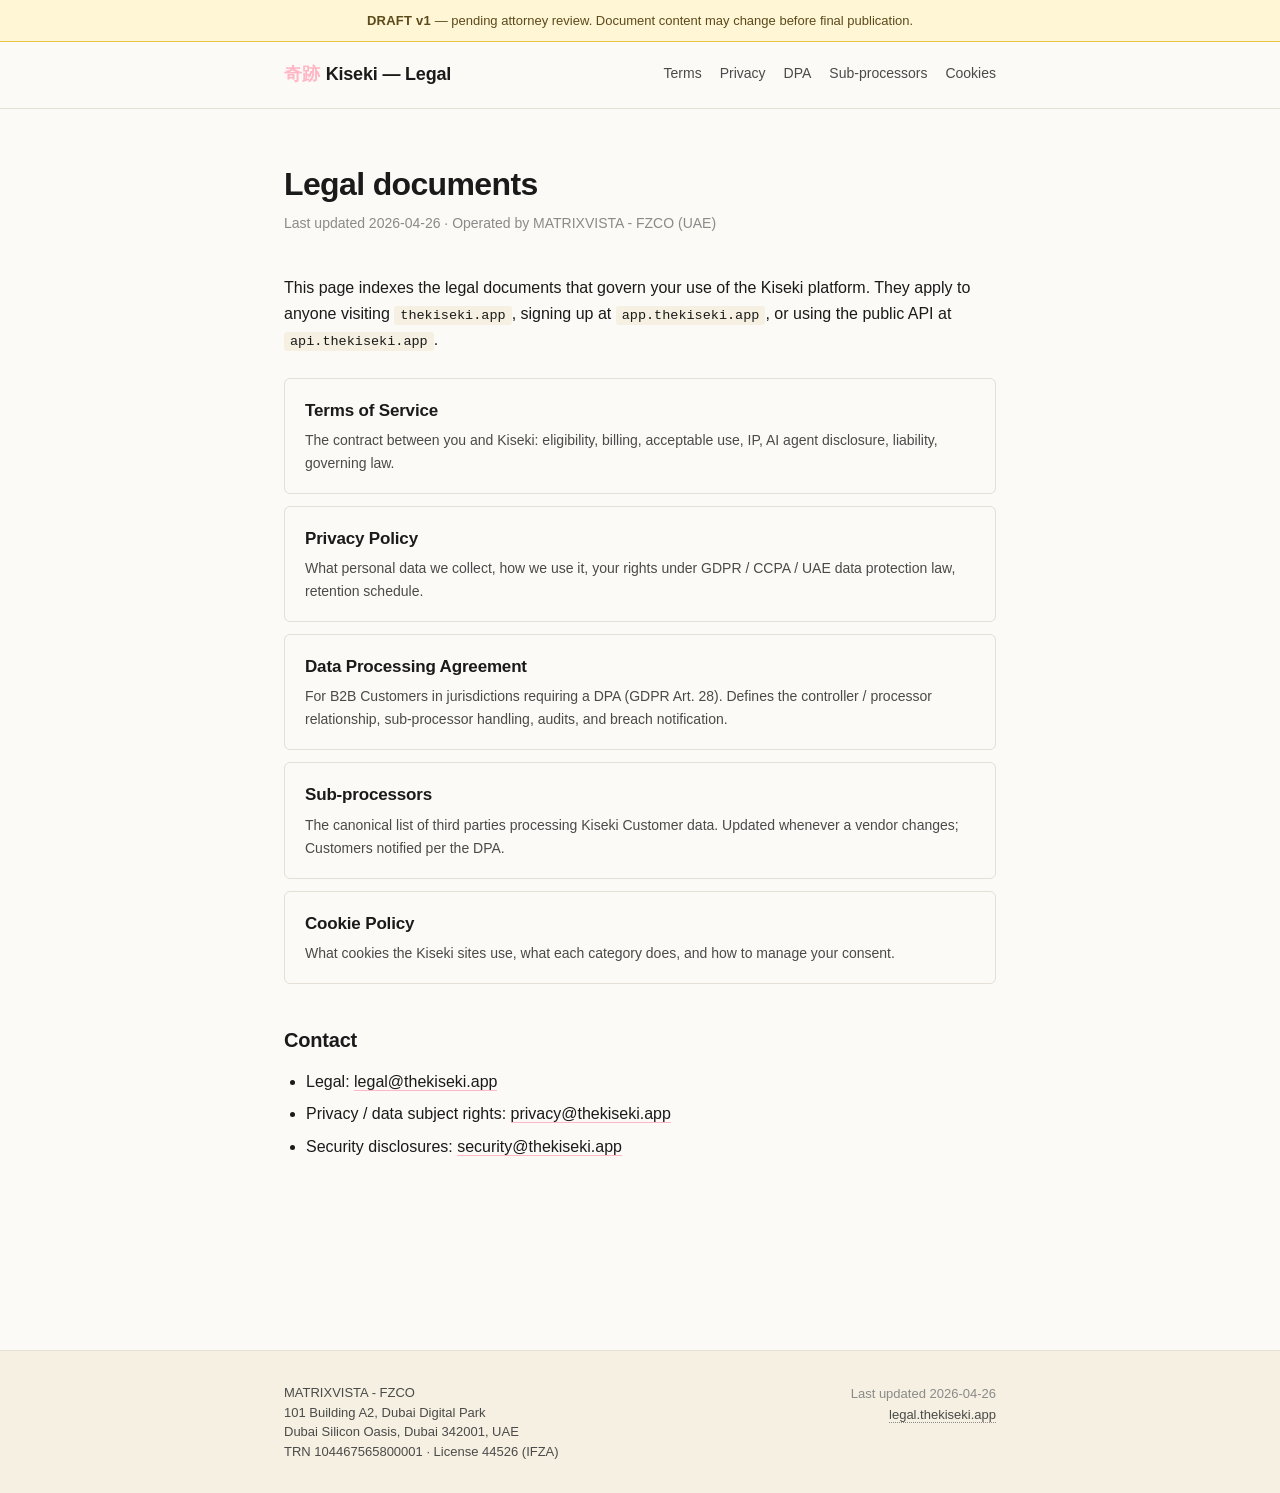
==== index.html @ 36310d26 "Initial commit: V1 legal drafts (pending attorney review)" ====
<!DOCTYPE html>
<html lang="en">
<head>
  <meta charset="UTF-8" />
  <meta name="viewport" content="width=device-width, initial-scale=1.0" />
  <title>Legal — Kiseki</title>
  <meta name="description" content="Legal documents for Kiseki, operated by MATRIXVISTA - FZCO. Terms, Privacy, DPA, Sub-processors, Cookies." />
  <meta name="robots" content="index, follow" />
  <link rel="stylesheet" href="/style.css" />
</head>
<body>
  <div class="draft-banner">
    <strong>DRAFT v1</strong> — pending attorney review. Document content may change before final publication.
  </div>

  <header class="site-header">
    <div class="container">
      <a href="/" class="brand"><span class="kanji">奇跡</span>Kiseki — Legal</a>
      <nav>
        <a href="/terms/">Terms</a>
        <a href="/privacy/">Privacy</a>
        <a href="/dpa/">DPA</a>
        <a href="/sub-processors/">Sub-processors</a>
        <a href="/cookies/">Cookies</a>
      </nav>
    </div>
  </header>

  <main>
    <div class="container">
      <h1>Legal documents</h1>
      <p class="subtitle">Last updated 2026-04-26 · Operated by MATRIXVISTA - FZCO (UAE)</p>

      <p>This page indexes the legal documents that govern your use of the Kiseki platform. They apply to anyone visiting <code>thekiseki.app</code>, signing up at <code>app.thekiseki.app</code>, or using the public API at <code>api.thekiseki.app</code>.</p>

      <ul class="section-list">
        <li>
          <a href="/terms/">
            <h2>Terms of Service</h2>
            <p>The contract between you and Kiseki: eligibility, billing, acceptable use, IP, AI agent disclosure, liability, governing law.</p>
          </a>
        </li>
        <li>
          <a href="/privacy/">
            <h2>Privacy Policy</h2>
            <p>What personal data we collect, how we use it, your rights under GDPR / CCPA / UAE data protection law, retention schedule.</p>
          </a>
        </li>
        <li>
          <a href="/dpa/">
            <h2>Data Processing Agreement</h2>
            <p>For B2B Customers in jurisdictions requiring a DPA (GDPR Art. 28). Defines the controller / processor relationship, sub-processor handling, audits, and breach notification.</p>
          </a>
        </li>
        <li>
          <a href="/sub-processors/">
            <h2>Sub-processors</h2>
            <p>The canonical list of third parties processing Kiseki Customer data. Updated whenever a vendor changes; Customers notified per the DPA.</p>
          </a>
        </li>
        <li>
          <a href="/cookies/">
            <h2>Cookie Policy</h2>
            <p>What cookies the Kiseki sites use, what each category does, and how to manage your consent.</p>
          </a>
        </li>
      </ul>

      <h2>Contact</h2>
      <ul>
        <li>Legal: <a href="mailto:legal@thekiseki.app">legal@thekiseki.app</a></li>
        <li>Privacy / data subject rights: <a href="mailto:privacy@thekiseki.app">privacy@thekiseki.app</a></li>
        <li>Security disclosures: <a href="mailto:security@thekiseki.app">security@thekiseki.app</a></li>
      </ul>
    </div>
  </main>

  <footer class="site-footer">
    <div class="container">
      <address>
        MATRIXVISTA - FZCO<br />
        101 Building A2, Dubai Digital Park<br />
        Dubai Silicon Oasis, Dubai 342001, UAE<br />
        TRN 104467565800001 · License 44526 (IFZA)
      </address>
      <div class="meta">
        Last updated 2026-04-26<br />
        <a href="/">legal.thekiseki.app</a>
      </div>
    </div>
  </footer>
</body>
</html>
---- style.css ----
/* Kiseki Legal — minimal typographic style. Pre-attorney V1 placeholder. */

:root {
  --sakura: #FFB7C5;
  --matcha: #A4C48F;
  --sumi: #1A1A1A;
  --washi: #F5F0E1;
  --paper: #FBFAF6;
  --ink-soft: #4A4A4A;
  --ink-faint: #8A8A8A;
  --rule: #E5E0D5;
  --warn-bg: #FFF6D6;
  --warn-border: #E8C547;
  --warn-text: #5C4A1A;
}

* { box-sizing: border-box; margin: 0; padding: 0; }

html { scroll-behavior: smooth; }

body {
  font-family: -apple-system, BlinkMacSystemFont, "Inter", "Segoe UI", Roboto, sans-serif;
  font-size: 16px;
  line-height: 1.65;
  color: var(--sumi);
  background: var(--paper);
  -webkit-font-smoothing: antialiased;
  -moz-osx-font-smoothing: grayscale;
}

.draft-banner {
  background: var(--warn-bg);
  border-bottom: 1px solid var(--warn-border);
  color: var(--warn-text);
  padding: 10px 20px;
  font-size: 13px;
  text-align: center;
  font-weight: 500;
}

.draft-banner strong { letter-spacing: 0.02em; }

.site-header {
  border-bottom: 1px solid var(--rule);
  background: var(--paper);
}

.site-header .container {
  display: flex;
  align-items: center;
  justify-content: space-between;
  padding: 18px 24px;
}

.brand {
  font-weight: 700;
  font-size: 18px;
  text-decoration: none;
  color: var(--sumi);
  letter-spacing: -0.01em;
}

.brand .kanji {
  font-family: "Noto Sans JP", -apple-system, sans-serif;
  color: var(--sakura);
  margin-right: 6px;
  font-weight: 600;
}

.site-header nav {
  display: flex;
  gap: 18px;
  flex-wrap: wrap;
}

.site-header nav a {
  color: var(--ink-soft);
  text-decoration: none;
  font-size: 14px;
  border-bottom: 1px solid transparent;
  padding-bottom: 2px;
  transition: border-color 120ms ease, color 120ms ease;
}

.site-header nav a:hover,
.site-header nav a.active {
  color: var(--sumi);
  border-bottom-color: var(--sakura);
}

.container {
  max-width: 760px;
  margin: 0 auto;
  padding: 0 24px;
}

main {
  padding: 56px 0 96px;
}

main h1 {
  font-size: 32px;
  font-weight: 700;
  letter-spacing: -0.02em;
  margin-bottom: 8px;
  line-height: 1.2;
}

main .subtitle {
  color: var(--ink-faint);
  font-size: 14px;
  margin-bottom: 40px;
}

main h2 {
  font-size: 20px;
  font-weight: 600;
  margin-top: 40px;
  margin-bottom: 12px;
  letter-spacing: -0.01em;
}

main h3 {
  font-size: 16px;
  font-weight: 600;
  margin-top: 24px;
  margin-bottom: 10px;
}

main p { margin-bottom: 14px; }

main ul, main ol {
  margin: 0 0 14px 0;
  padding-left: 22px;
}

main li { margin-bottom: 6px; }

main a {
  color: var(--sumi);
  border-bottom: 1px solid var(--sakura);
  text-decoration: none;
  transition: background-color 120ms ease;
}

main a:hover { background-color: rgba(255, 183, 197, 0.18); }

main strong { font-weight: 600; }

main em { font-style: italic; color: var(--ink-soft); }

main code, main pre {
  font-family: "JetBrains Mono", ui-monospace, "SF Mono", Consolas, monospace;
  font-size: 13.5px;
}

main code {
  background: var(--washi);
  padding: 2px 6px;
  border-radius: 3px;
}

main pre {
  background: var(--washi);
  padding: 14px 16px;
  border-radius: 4px;
  overflow-x: auto;
  margin: 12px 0 18px;
  font-size: 13px;
  line-height: 1.55;
}

main pre code { background: transparent; padding: 0; }

main table {
  width: 100%;
  border-collapse: collapse;
  margin: 16px 0 24px;
  font-size: 14px;
}

main th, main td {
  text-align: left;
  padding: 10px 12px;
  border-bottom: 1px solid var(--rule);
  vertical-align: top;
}

main th {
  font-weight: 600;
  background: var(--washi);
  font-size: 13px;
  letter-spacing: 0.01em;
}

main td a { word-break: break-word; }

main blockquote {
  border-left: 3px solid var(--matcha);
  margin: 14px 0;
  padding: 6px 16px;
  color: var(--ink-soft);
  background: rgba(164, 196, 143, 0.07);
}

.section-list {
  list-style: none;
  padding: 0;
  margin: 24px 0;
}

.section-list li {
  border: 1px solid var(--rule);
  border-radius: 6px;
  padding: 18px 20px;
  margin-bottom: 12px;
  transition: border-color 140ms ease, background 140ms ease;
}

.section-list li:hover {
  border-color: var(--sakura);
  background: var(--paper);
}

.section-list a {
  display: block;
  text-decoration: none;
  border: none;
  color: var(--sumi);
}

.section-list a:hover { background: transparent; }

.section-list h2 {
  margin: 0 0 4px 0;
  font-size: 17px;
}

.section-list p {
  margin: 0;
  color: var(--ink-soft);
  font-size: 14px;
}

.site-footer {
  border-top: 1px solid var(--rule);
  margin-top: 80px;
  padding: 32px 0;
  font-size: 13px;
  color: var(--ink-faint);
  background: var(--washi);
}

.site-footer .container {
  display: flex;
  flex-wrap: wrap;
  justify-content: space-between;
  gap: 16px;
}

.site-footer address {
  font-style: normal;
  line-height: 1.5;
  color: var(--ink-soft);
}

.site-footer .meta {
  text-align: right;
}

.site-footer a {
  color: var(--ink-soft);
  text-decoration: none;
  border-bottom: 1px dotted var(--ink-faint);
}

@media (max-width: 640px) {
  main h1 { font-size: 26px; }
  main h2 { font-size: 18px; }
  .site-header .container { flex-direction: column; align-items: flex-start; gap: 12px; padding: 16px 20px; }
  .site-header nav { gap: 14px; }
  .site-footer .container { flex-direction: column; }
  .site-footer .meta { text-align: left; }
  main pre { font-size: 12px; }
  main table { font-size: 13px; }
  main th, main td { padding: 8px 10px; }
}
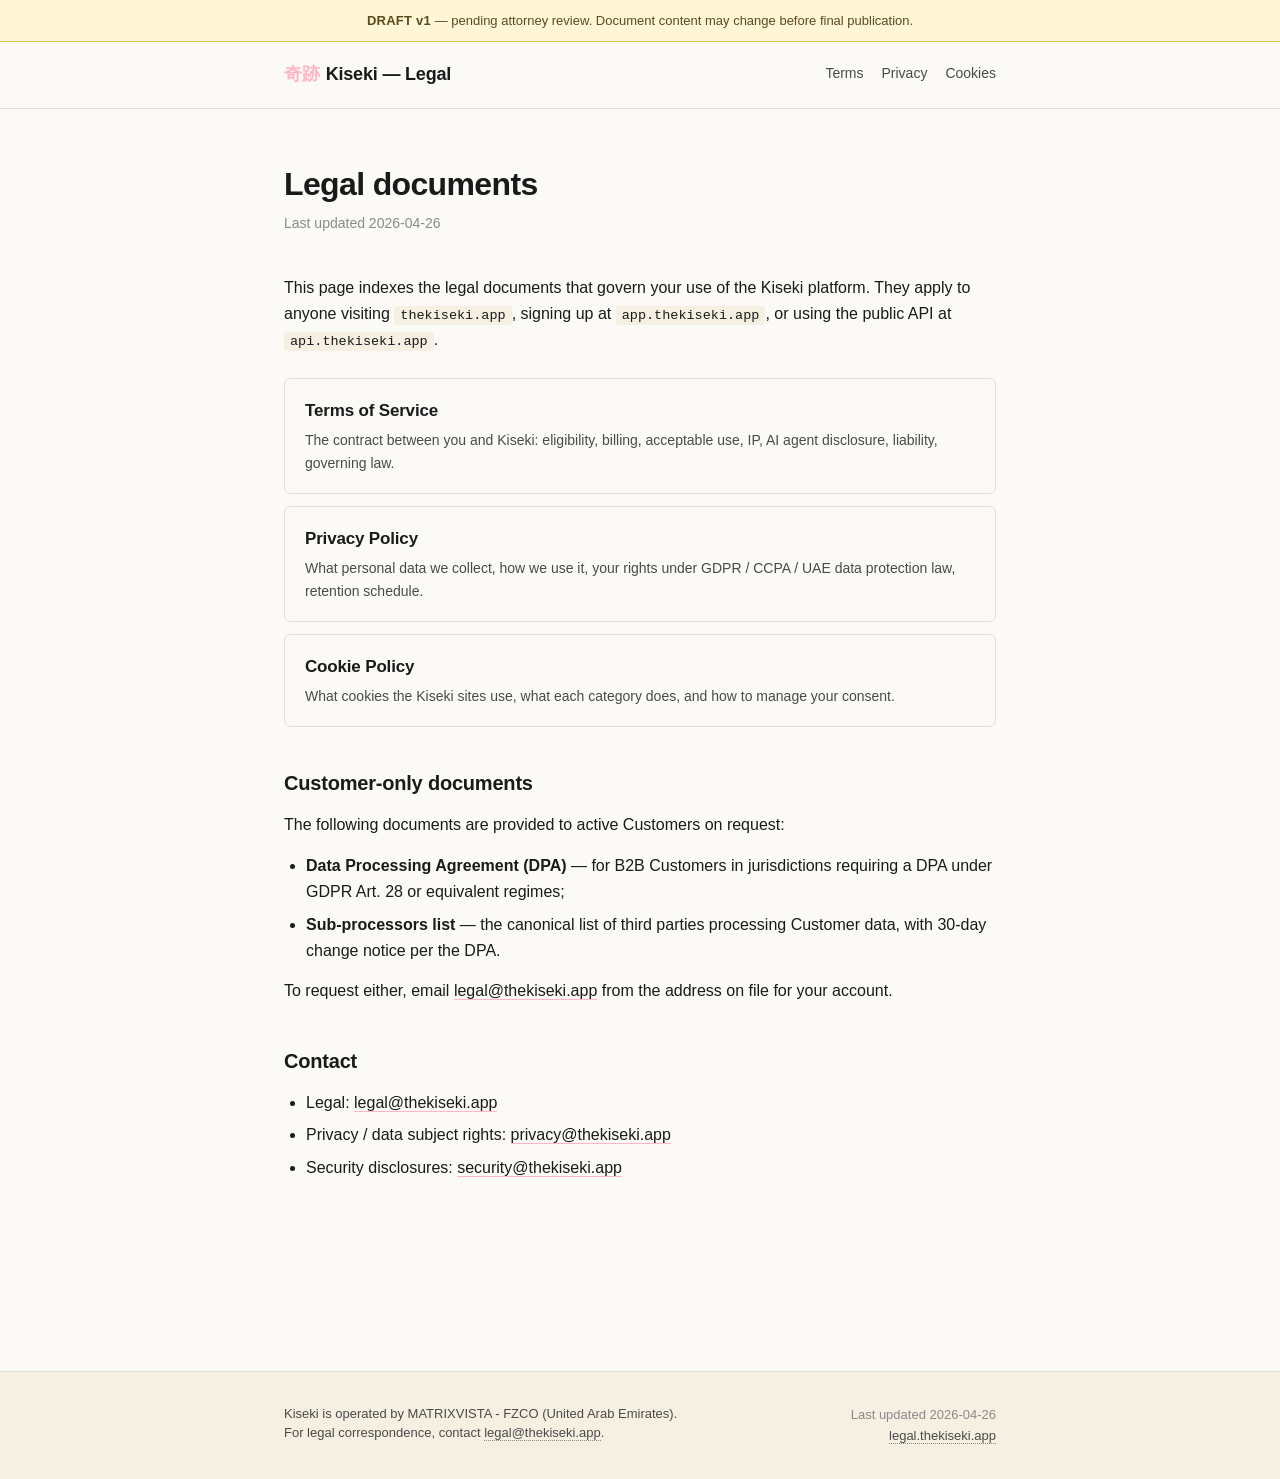
==== commit db3d5ecd: "chore(legal): scrub stack + entity details, gate DPA/Sub-processors Public legal site shipped V1 wit" ====
--- a/index.html
+++ b/index.html
@@ -4,7 +4,7 @@
   <meta charset="UTF-8" />
   <meta name="viewport" content="width=device-width, initial-scale=1.0" />
   <title>Legal — Kiseki</title>
-  <meta name="description" content="Legal documents for Kiseki, operated by MATRIXVISTA - FZCO. Terms, Privacy, DPA, Sub-processors, Cookies." />
+  <meta name="description" content="Legal documents for Kiseki — Terms, Privacy, Cookies." />
   <meta name="robots" content="index, follow" />
   <link rel="stylesheet" href="/style.css" />
 </head>
@@ -19,8 +19,6 @@
       <nav>
         <a href="/terms/">Terms</a>
         <a href="/privacy/">Privacy</a>
-        <a href="/dpa/">DPA</a>
-        <a href="/sub-processors/">Sub-processors</a>
         <a href="/cookies/">Cookies</a>
       </nav>
     </div>
@@ -29,7 +27,7 @@
   <main>
     <div class="container">
       <h1>Legal documents</h1>
-      <p class="subtitle">Last updated 2026-04-26 · Operated by MATRIXVISTA - FZCO (UAE)</p>
+      <p class="subtitle">Last updated 2026-04-26</p>
 
       <p>This page indexes the legal documents that govern your use of the Kiseki platform. They apply to anyone visiting <code>thekiseki.app</code>, signing up at <code>app.thekiseki.app</code>, or using the public API at <code>api.thekiseki.app</code>.</p>
 
@@ -47,24 +45,20 @@
           </a>
         </li>
         <li>
-          <a href="/dpa/">
-            <h2>Data Processing Agreement</h2>
-            <p>For B2B Customers in jurisdictions requiring a DPA (GDPR Art. 28). Defines the controller / processor relationship, sub-processor handling, audits, and breach notification.</p>
-          </a>
-        </li>
-        <li>
-          <a href="/sub-processors/">
-            <h2>Sub-processors</h2>
-            <p>The canonical list of third parties processing Kiseki Customer data. Updated whenever a vendor changes; Customers notified per the DPA.</p>
-          </a>
-        </li>
-        <li>
           <a href="/cookies/">
             <h2>Cookie Policy</h2>
             <p>What cookies the Kiseki sites use, what each category does, and how to manage your consent.</p>
           </a>
         </li>
       </ul>
+
+      <h2>Customer-only documents</h2>
+      <p>The following documents are provided to active Customers on request:</p>
+      <ul>
+        <li><strong>Data Processing Agreement (DPA)</strong> — for B2B Customers in jurisdictions requiring a DPA under GDPR Art. 28 or equivalent regimes;</li>
+        <li><strong>Sub-processors list</strong> — the canonical list of third parties processing Customer data, with 30-day change notice per the DPA.</li>
+      </ul>
+      <p>To request either, email <a href="mailto:legal@thekiseki.app">legal@thekiseki.app</a> from the address on file for your account.</p>
 
       <h2>Contact</h2>
       <ul>
@@ -78,10 +72,8 @@
   <footer class="site-footer">
     <div class="container">
       <address>
-        MATRIXVISTA - FZCO<br />
-        101 Building A2, Dubai Digital Park<br />
-        Dubai Silicon Oasis, Dubai 342001, UAE<br />
-        TRN 104467565800001 · License 44526 (IFZA)
+        Kiseki is operated by MATRIXVISTA - FZCO (United Arab Emirates).<br />
+        For legal correspondence, contact <a href="mailto:legal@thekiseki.app">legal@thekiseki.app</a>.
       </address>
       <div class="meta">
         Last updated 2026-04-26<br />
